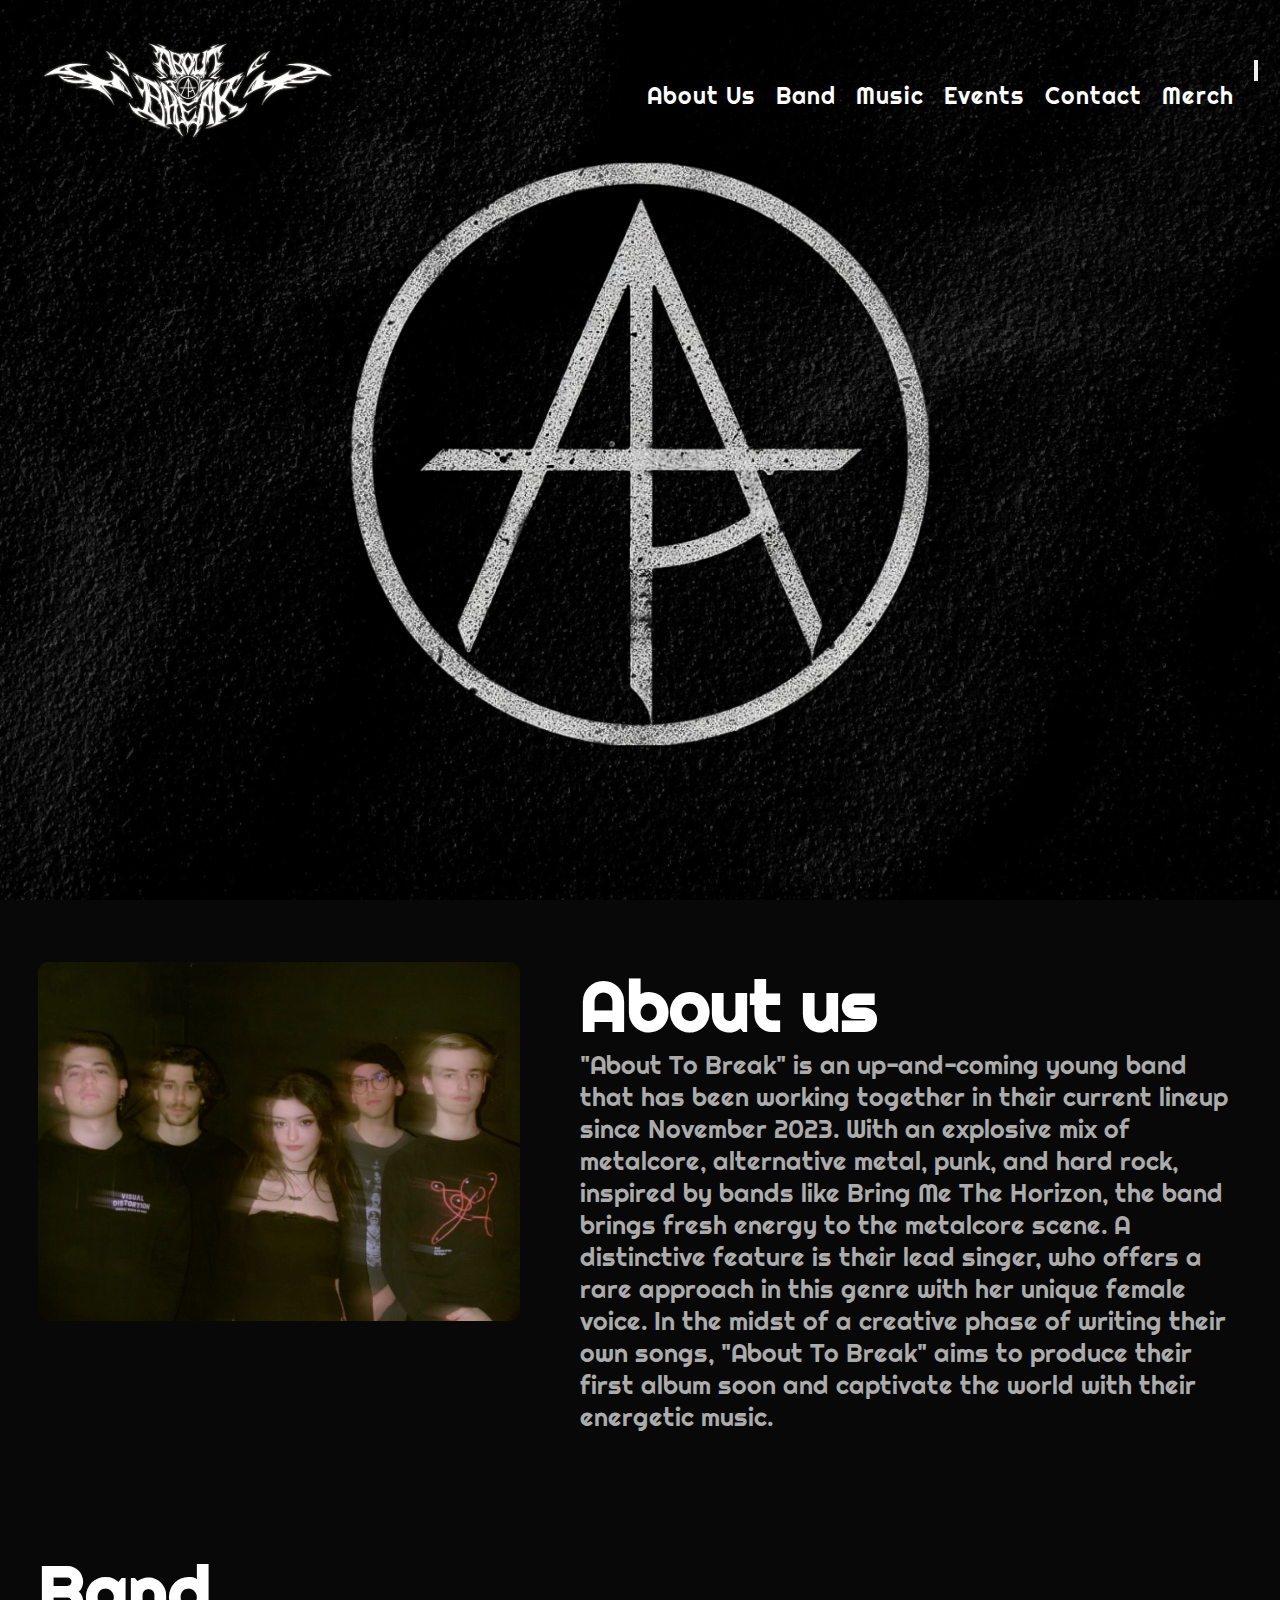
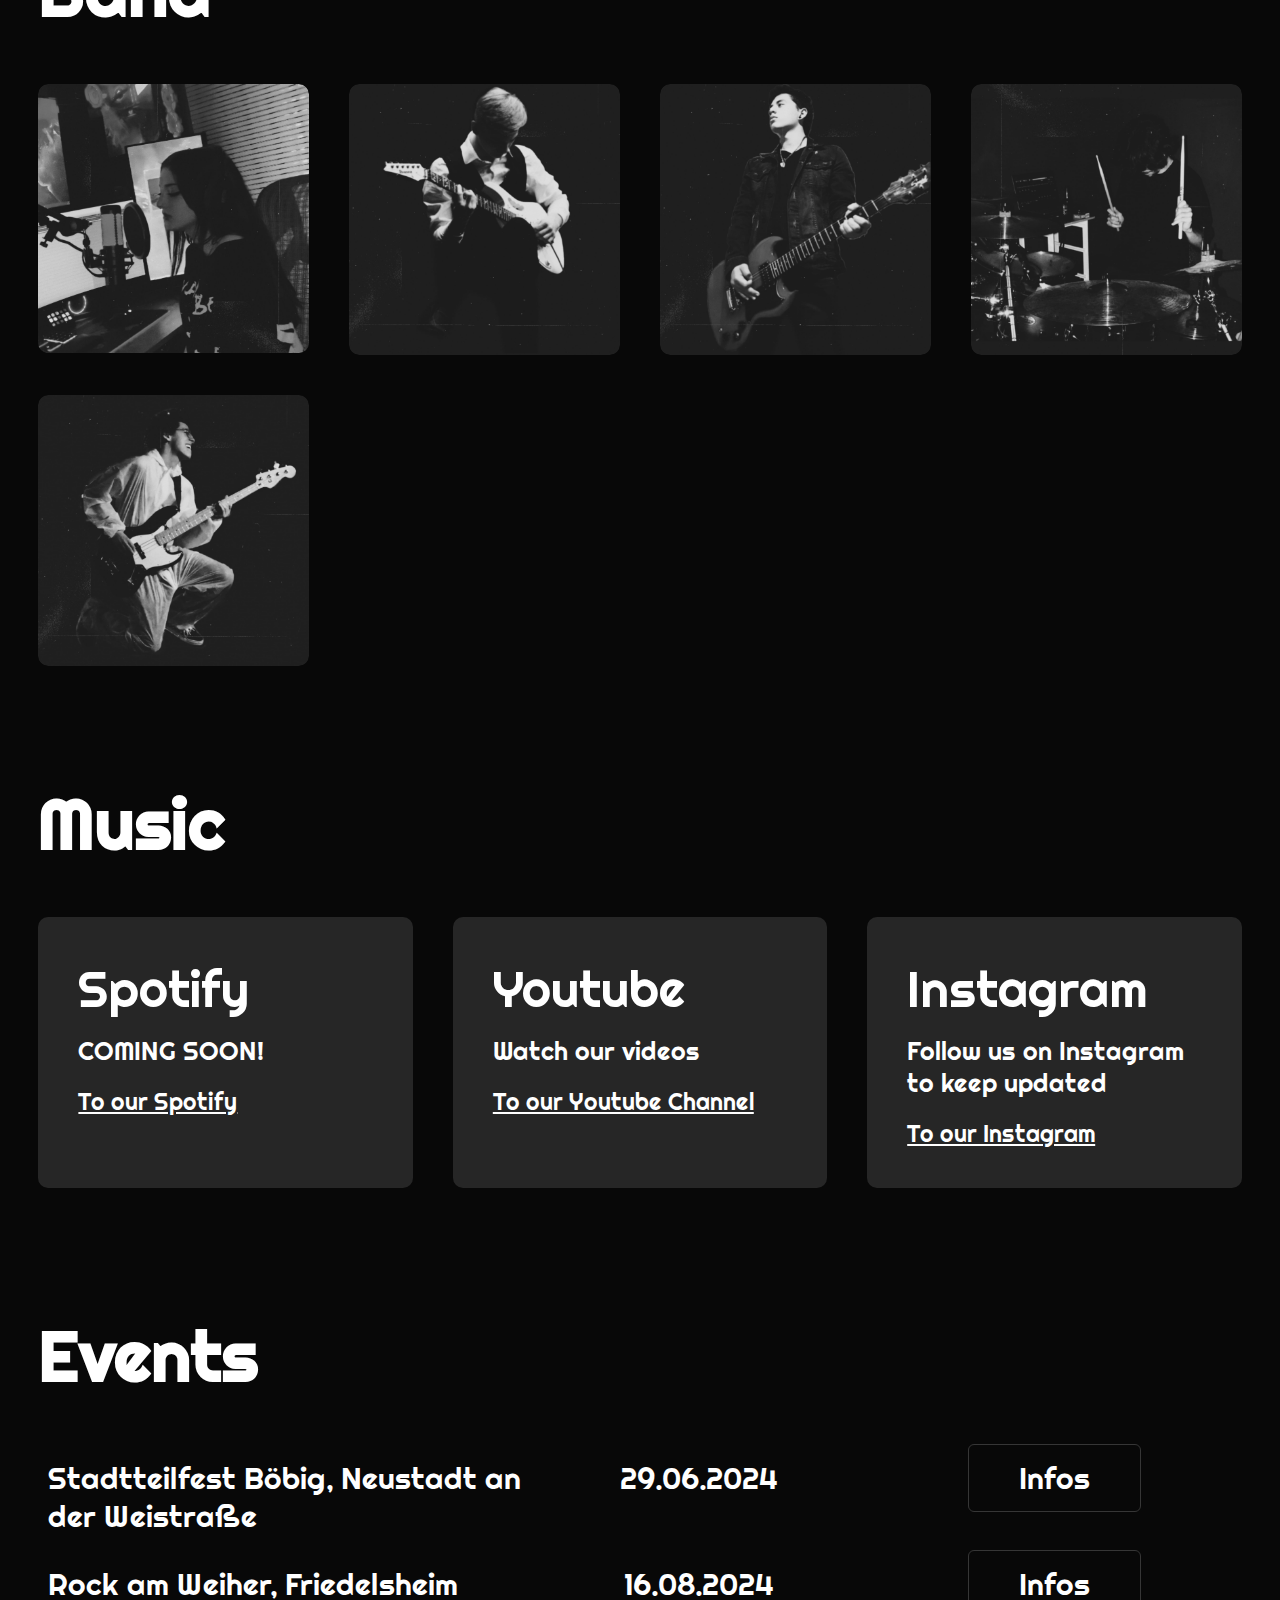
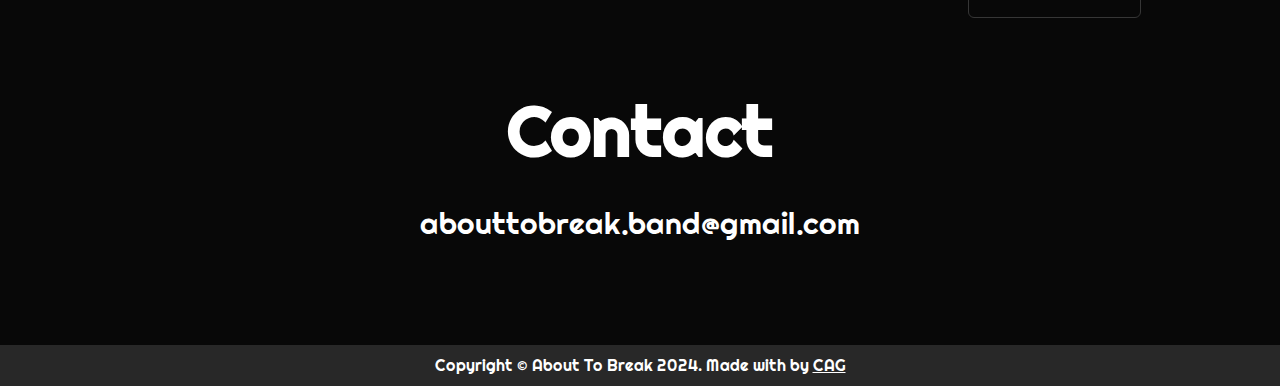
==== index-en.html @ 080078c9 "BIG: Languages update" ====
<!DOCTYPE html>
<html>
<head>
    <meta charset="UTF-8">
    <meta http-equiv="X-UA-Compatible" content="IE-Edge">
    <meta name="viewport" content="width-device-width, initial-scale=1.0">
    <link rel="preconnect" href="https://fonts.googleapis.com">
    <link rel="preconnect" href="https://fonts.gstatic.com" crossorigin>
    <link rel="apple-touch-icon" sizes="180x180" href="/apple-touch-icon.png">
    <link rel="icon" type="image/png" sizes="32x32" href="/favicon-32x32.png">
    <link rel="icon" type="image/png" sizes="16x16" href="/favicon-16x16.png">
    <link rel="manifest" href="/site.webmanifest">
    <link href="https://fonts.googleapis.com/css2?family=Josefin+Sans:ital,wght@0,100..700;1,100..700&family=Poppins:ital,wght@0,100;0,200;0,300;0,400;0,500;0,600;0,700;0,800;0,900;1,100;1,200;1,300;1,400;1,500;1,600;1,700;1,800;1,900&family=Righteous&family=Squada+One&display=swap" rel="stylesheet">
    <script src="https://kit.fontawesome.com/5b31fd51e7.js" crossorigin="anonymous"></script>
    <title>About To Break</title>
<link rel="stylesheet" href="style.css">
</head>
<body>
    <div id="header">
        <div class="container">
            <nav>
            <img src="Assets/logo.png" class="logo">
            <ul id="sidemenu">
                <i class="fa-solid fa-xmark" onclick="closemenu()"></i>
                <li><a href="#about">About Us</a></li>
                <li><a href="#band">Band</a></li>
                <li><a href="#music">Music</a></li>
                <li><a href="#concerts">Events</a></li>
                <li><a href="#contact">Contact</a></li>
                <li><a href="https://amzn.eu/d/gcP6kHP ">Merch</a></li>
                <li><div class="dropdown">
                    <button class="dropbtn"><img src="https://cdn0.iconfinder.com/data/icons/all-national-flags-of-the-world-very-high-quality-/283/usa-512.png" alt=""></button>
                    <div class="dropdown-content">
                      <a href="index.html"><img src="https://cdn0.iconfinder.com/data/icons/all-national-flags-of-the-world-very-high-quality-/283/germany-512.png" alt=""></a>
                      <a href="index-es.html"><img src="https://cdn0.iconfinder.com/data/icons/all-national-flags-of-the-world-very-high-quality-/283/spain-512.png" alt=""></a>
                    </div>
                  </div></li>
            </ul>
            <i class="fa-solid fa-bars" onclick="openmenu()"></i>
            </nav>
        </div>
    </div>
<!-------------------about------------------------->
    <div id="about">
        <div class="container">
            <div class="row">
                <div class="about-col-1">
                    <img src="Assets/GroupPhoto.jpg">
                </div>
                <div class="about-col-2">
                    <h1 class="sub-title">About us</h1>
                    <p class="about-me-text">"About To Break" is an up-and-coming young band that has been working together in their current lineup since November 2023. With an explosive mix of metalcore, alternative metal, punk, and hard rock, inspired by bands like Bring Me The Horizon, the band brings fresh energy to the metalcore scene. A distinctive feature is their lead singer, who offers a rare approach in this genre with her unique female voice. In the midst of a creative phase of writing their own songs, "About To Break" aims to produce their first album soon and captivate the world with their energetic music.</p>
                </div>
            </div>
        </div>
    </div>

<!------------------band------------------------------->
<div id="band">
    <div class="container">
        <h1 class="sub-title">Band</h1>
        <div class="member-list">
            <div class="member">
                <img src="Assets/PelinBNupdated.jpg">
                <div class="layer">
                    <h3>Eleah</h3>
                    <p>Singer 
                    </p>
                    <a href="https://www.instagram.com/eleahreel/"><i class="fa-solid fa-arrow-up-right-from-square"></i></a>
                </div>
            </div>
            <div class="member">
                <img src="Assets/TaminoBN.jpg">
                <div class="layer">
                    <h3>Bucky</h3>
                    <p>Lead Guitar
                    </p>
                    <a href="https://www.instagram.com/bucky.wav/"><i class="fa-solid fa-arrow-up-right-from-square"></i></a>
                </div>
            </div>
            <div class="member">
                <img src="Assets/CarlosBN.jpg">
                <div class="layer">
                    <h3>Carlos</h3>
                    <p>Rhythm Guitar
                    </p>
                    <a href="https://www.instagram.com/carl8sgomez/"><i class="fa-solid fa-arrow-up-right-from-square"></i></a>
                </div>
            </div>
            <div class="member">
                <img src="Assets/AlessioBN.jpg">
                <div class="layer">
                    <h3>Alesssio</h3>
                    <p>Drums
                    </p>
                    <a href="https://www.instagram.com/alepel_drums/"><i class="fa-solid fa-arrow-up-right-from-square"></i></a>
                </div>
            </div>
            <div class="member">
                <img src="Assets/DavidBNupdated.jpg">
                <div class="layer">
                    <h3>David</h3>
                    <p>Bass
                    </p>
                    <a href="https://www.instagram.com/drochocz/"><i class="fa-solid fa-arrow-up-right-from-square"></i></a>
                </div>
            </div>
        </div>
    </div>
 </div>
<!------------------music--------------------->
 <div id="music">
    <div class="container">
        <h1 class="sub-title">Music</h1>
        <div class="music-list">
            <div>
                <i class="fa-brands fa-spotify"></i>
                <h2>Spotify</h2>
                <p>COMING SOON! </p>
                <a href="#">To our Spotify</a>
            </div>
            <div>
                <i class="fa-brands fa-youtube"></i>
                <h2>Youtube</h2>
                <p>Watch our videos</p>
                <a href="https://www.youtube.com/@abouttobreak">To our Youtube Channel</a>
            </div>
            <div>
                <i class="fa-brands fa-instagram"></i>
                <h2>Instagram</h2>
                <p>Follow us on Instagram to keep updated </p>
                <a href="https://www.instagram.com/abouttobreakband/">To our Instagram</a>
            </div>
     </div>
    </div>
</div>
<!----------------concerts---------------------->
<div id="concerts">
    <div class="container">
        <h1 class="sub-title">Events</h1>
        <div class="concerts-list">
        <div class="row">
            <div class="concerts-col-1">
                <p>Stadtteilfest Böbig, Neustadt an der Weistraße</p>
            </div>
            <div class="concerts-col-2">
                <p>29.06.2024</p>
            </div>
            <div class="concerts-col-3">
                <a href="https://www.regioactive.de/konzert/about-to-break-3-stadtteilfest-boebig-abenteuerspielplatz-neustadt-an-der-weinstrasse-abenteuer-spielplatz-am-2024-06-29-0Xwnl8X0dt" class="btn">Infos</a>
            </div>
        </div>
        <div class="row">
            <div class="concerts-col-1">
                <p>Rock am Weiher, Friedelsheim</p>
            </div>
            <div class="concerts-col-2">
                <p>16.08.2024</p>
            </div>
            <div class="concerts-col-3">
                <a href="https://rockamweiher-friedelsheim.wordpress.com/" class="btn">Infos</a>
            </div>
        </div>
        </div>
    </div> 
</div>

<!--------------contact------------------->
<div id="contact">
    <div class="container">
            <div class="contact">
                <h1 class="sub-title">Contact</h1>
                <p></i>abouttobreak.band@gmail.com</p>
                <div class="social-icons">
                    <a href="https://www.instagram.com/abouttobreakband/"><i class="fa-brands fa-instagram"></i></a>
                </div>
            </div>
    </div>
    <div class="copyright">
        <p>Copyright © About To Break 2024. Made with <i class="fa-solid fa-heart"></i> by <a href="https://carlosandresgomez.com/">CAG</a></p>
    </div>
</div>

<!------------------------scripts------------------------>
    <script>

        var sidemenu=document.getElementById("sidemenu");

        function openmenu(){
            sidemenu.style.right="0";   
        }
        function closemenu(){
            sidemenu.style.right="-200px";   
        }
    </script>
</body>

</html>
---- style.css ----
*{
    margin: 0;
    padding: 0;
    font-family: "Righteous", sans-serif;
    box-sizing: border-box;
}
html{
    scroll-behavior: smooth;
}
body{
    background: #080808;
    color: #fff;
}

#header {
    width: 100%;
    height: 100vh;
    background-image: url(Assets/Background1.png);
    background-size: cover;
    background-position: center;
}
.container{
    padding: 12px 3%;
}

nav{
    display: flex;
    align-items: center;
    justify-content: space-between;
    flex-wrap: wrap;
}

.logo {
    width: 300px;
}
nav ul{
    margin-top: -1%;
    margin-right: -2%;
}

nav ul li{
    display: inline-block;
    list-style: none;
    margin: 10px 8px;
}

nav ul li a{
    color: #fff;
    text-decoration: none;
    font-size: 23px;
    letter-spacing: 1px;
    position: relative;

}

nav ul li a::after{
content: '';
width: 0;
height: 3px;
background: #3e3e3e;
position: absolute;
left: 0;
bottom: -6px;
transition: 0.5s;
}

nav ul li a:hover::after{
    width: 100%;
    }
/*----------about---------*/
#about{
    padding: 50px 0;
    color: #ababab;
}
.row{
    display: flex;
    justify-content: space-between;
    flex-wrap: wrap;
}

.about-col-1{
    flex-basis: 40%;
}

.about-col-1 img{
    width: 100%;
    border-radius: 10px;
}
.about-col-2{
    flex-basis: 55%;
    font-size: 25px;
}

.sub-title{
    font-size: 70px;
    font-weight: 600;
    color: #fff;
}

/*-----------------band----------*/

#band{
    padding: 40px 0;   
}
.member-list{
    display: grid;
    grid-template-columns: repeat(auto-fit, minmax(250px, 1fr));
    grid-gap: 40px;
    margin-top: 50px;
}
.member{
    border-radius: 10px;
    position: relative;
    overflow: hidden;
}
.member img{
    width: 100%;
    border-radius: 10px;
    display: block;
    transition: transform 0.5s;
}
.layer{
    width: 100%;
    height: 0%;
    background: linear-gradient(rgba(0,0,0,0.6), #404040);
    border-radius: 10px;
    position: absolute;
    left: 0;
    bottom: 0;
    overflow: hidden;
    display: flex;
    align-items: center;
    justify-content: center;
    flex-direction: column;
    padding: 0 40px;
    text-align: center;
    font-size: 20px;
    transition: height 0.5s;
}
.layer h3{
    font-weight: 500;
    margin-bottom: 20px;
}
.layer a{
    margin-top: 20px;
    color: #363636;
    text-decoration: none;
    font-size: 15px;
    line-height: 40px;
    background: #fff;
    width: 40px;
    height: 40px;
    border-radius: 50%;
    text-align: center;
}
.member:hover img{
transform: scale(1.1);
}
.member:hover .layer{
    height: 100%;
}

/*---------------music-------------*/
#music{
    padding: 50px 0;
}
.music-list{
    display: grid;
    grid-template-columns: repeat(auto-fit, minmax(250px, 1fr));
    grid-gap: 40px;
    margin-top: 50px;
}
.music-list div{
    background: #262626;
    padding: 40px;
    font-size: 13px;
    font-weight: 300;
    border-radius: 10px;
    transition: background 0.5s, transform 0.5s;
}
.music-list div i{
    font-size: 70px;
    margin-bottom: 30px;
    
}
.music-list div h2{
    font-size: 50px;
    font-weight: 500;
    margin-bottom: 15px;
}
.music-list div a{
    text-decoration: underline;
    color: #fff;
    font-size: 23px;
    margin-top: 20px;
    display: inline-block;
}
.music-list div p{
    font-size: 25px;
}
.music-list div:hover{
    background: #757575;
    transform: translateY(-10px);
}

/*------------------concerts-------------*/
#concerts{
    padding: 50px 0;
}
.concerts-list{
    margin-top: 20px;
    padding: 10px 10px;
}
.concerts-col-1{
    flex-basis: 40%;
    font-size: 30px;
    margin-top: 30px;
}
.concerts-col-2{
    flex-basis: 30%;
    font-size: 30px;
    text-align: center;
    margin-top: 30px;
}
.concerts-col-3{
    flex-basis: 30%;
    font-size: 30px;
    text-align: center;
    margin-top: 30px;
}
.btn {
    width: fit-content;
    border: 1px solid #363636;
    padding: 14px 50px;
    border-radius: 6px;
    text-decoration: none;
    color: #fff;transition: 0.5s;
    }
    .btn:hover{
        background: #a0a0a0;
    }

    /*---------------contact------------*/
.contact{
    text-align: center;
    }
    .contact p{
    font-size: 30px;
    margin-top: 30px;
    }
    .contact p i{
        color: #757575;
        margin-right: 15px;
        font-size: 25px;
    }
    .social-icons{
        margin-top: 30px;
    }
    .social-icons a{
        text-decoration: none;
        font-size: 50px;
        margin-right: 15px;
        color: #ababab;
        display: inline-block;
        transition: transform 0.5s;
    }
    .social-icons a:hover{
        color: #ababab;
        transform: translateY(-5px);
    }
    .copyright{
        width: 100%;
        text-align: center;
        padding: 10px 0;
        background: #282828;
        font-weight: 300;
        margin-top: 40px;
    }
    .copyright i{
        color: #ff3434;
    }
    .copyright a{
        text-decoration: underline;
        color: #fff;
    }
/*----------css for small screen-----------*/
nav .fa-solid{
    display: none;
}

@media only screen and (max-width: 600px){
    #header{
        background-image: url(Assets/Background1.png);

    }
    nav .fa-solid{
        display: block;
        position: absolute;
        font-size: 40px;
        margin-left: 75%;
    }
    nav .logo{
        width: 55%;
        margin-left: -1%;
    }
    nav ul{
        background: #3f3f3f;
        position: fixed;
        top: 0;
        right: -200px;
        width: 200px;
        height: 100vh;
        padding-top: 50px;
        z-index: 2;
        transition: right 0.5s;
    }
    nav ul li{
        display: block;
        margin: 25px;
    }
    nav ul .fa-solid{
        position: relative;
        left: -30px;
        cursor: pointer;
    }
    .sub-title{
        font-size: 40px;
    }
    .about-col-1, .about-col-2{
        flex-basis: 100%;
    }
    .about-col-1{
        margin-top: -10%;
        margin-bottom: 30px;
    }
    .about-col-2 .about-me-text{
        padding-right: 5%;
    }
    #band{
        margin-top: -40px;
    }
    .concerts-list .row{
        display: block;
    }
    .concerts-col-1{
        text-align: center;
    }
    .contact p{
        font-size: 22px;
        text-align: center;
    }
    .contact .social-icons{
        margin-left: 4%;
    }
    .contact .social-icons .fa-brands{
        font-size: 60px;
    }
}
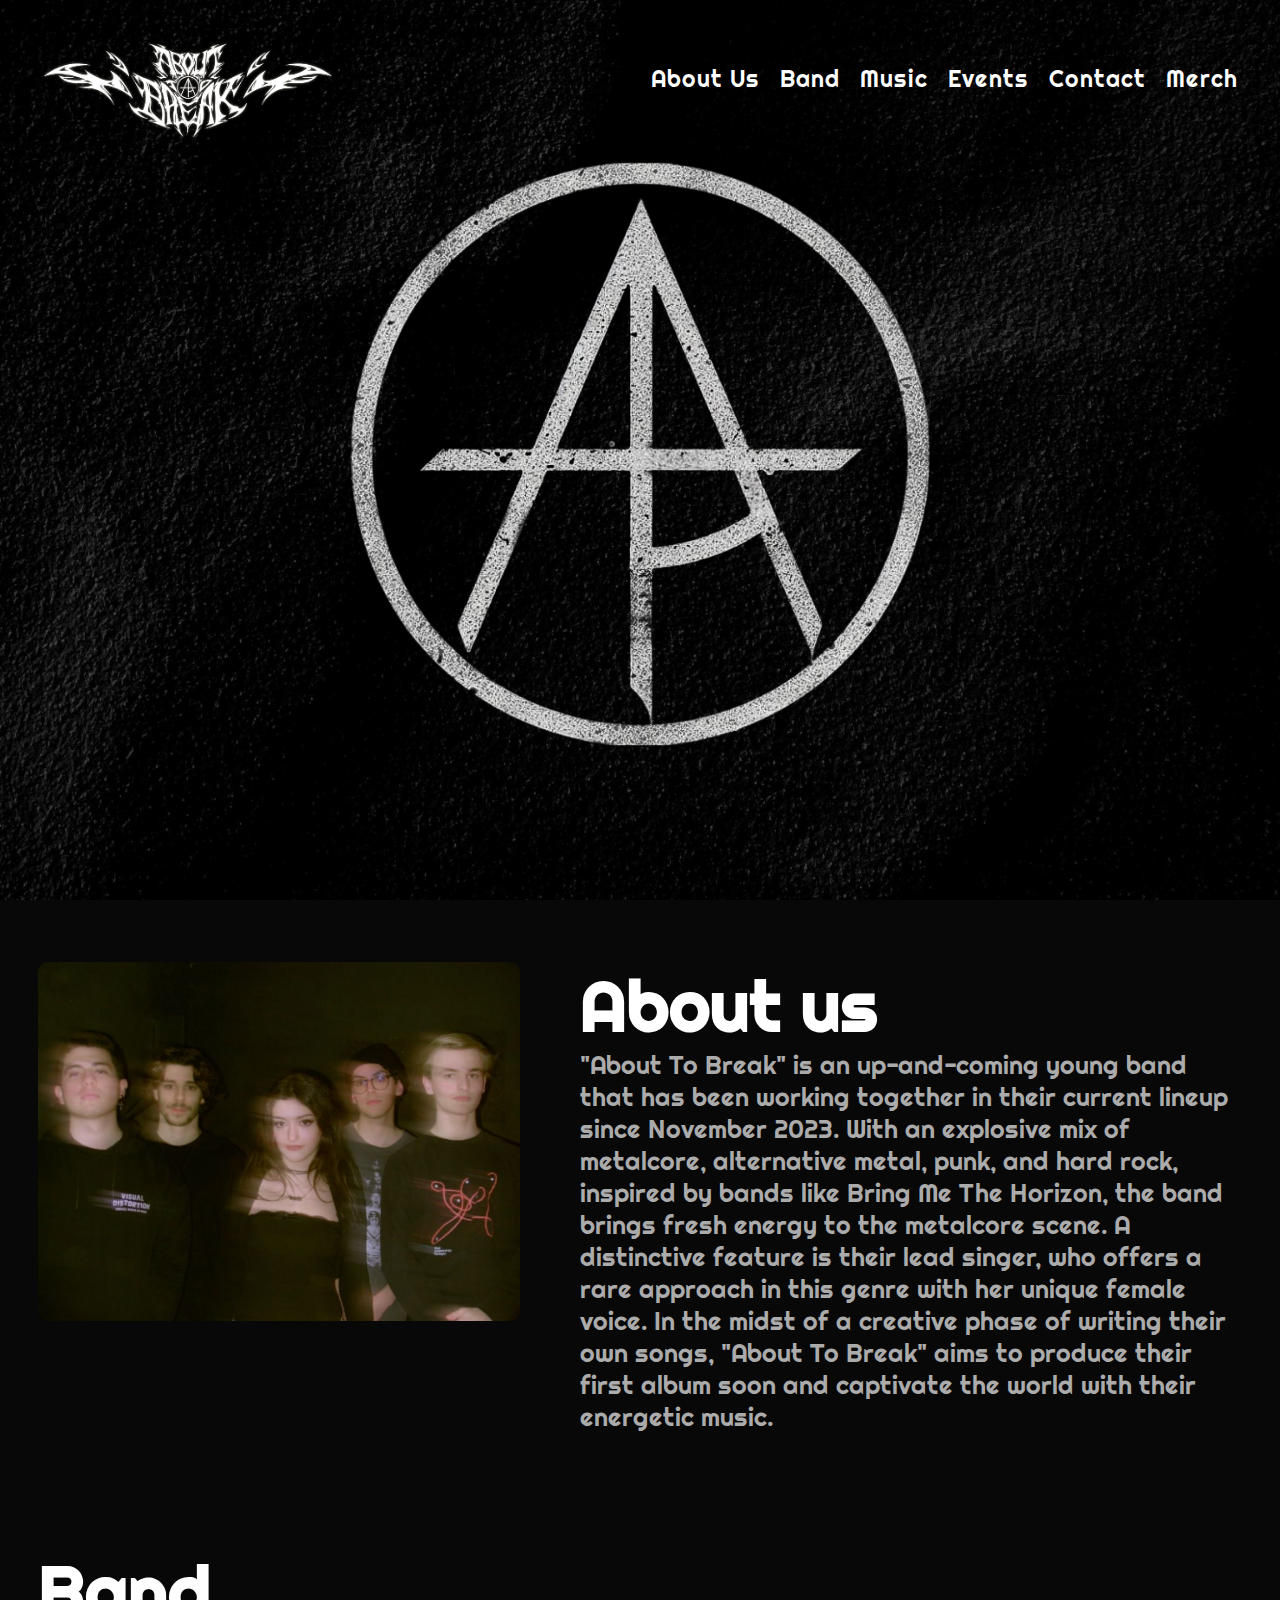
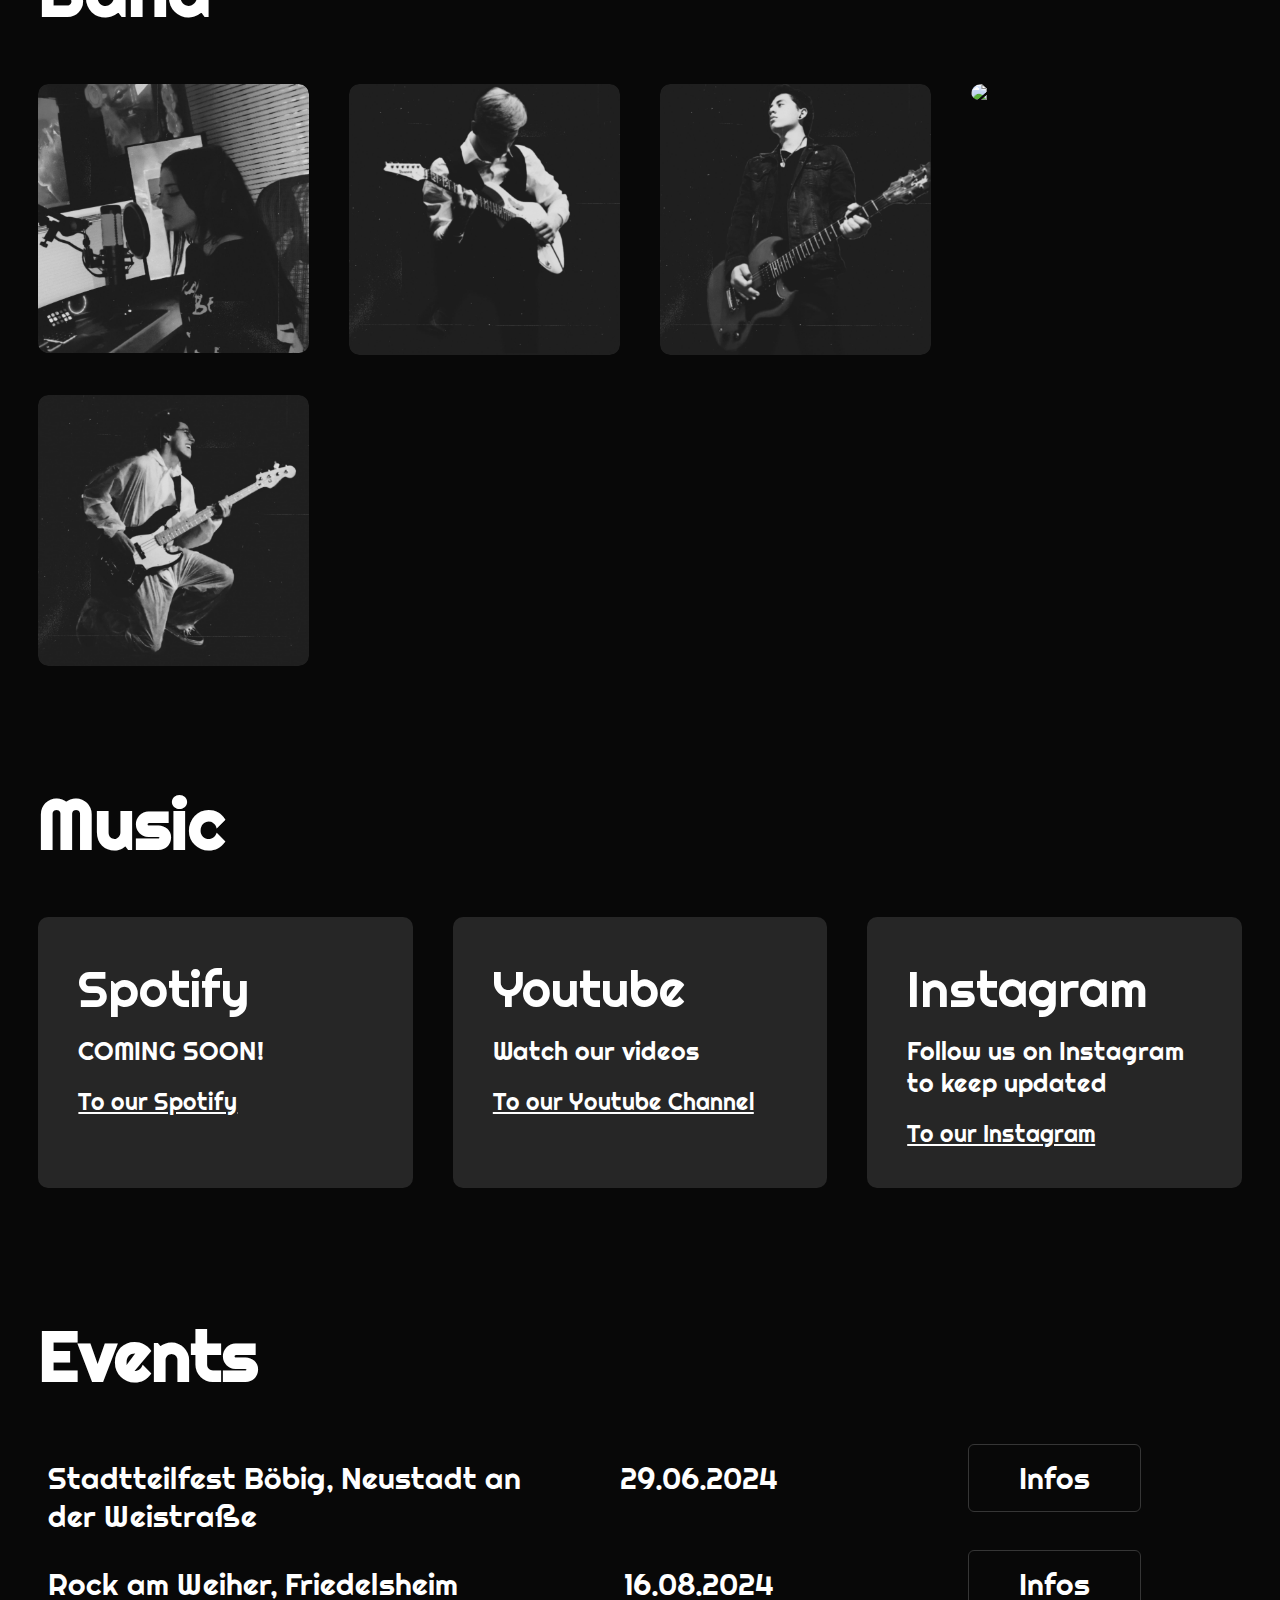
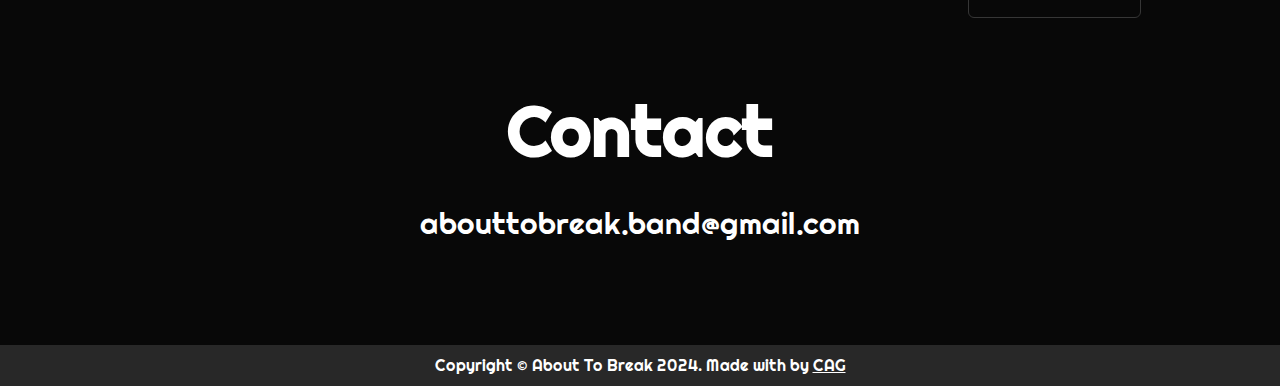
==== commit 25abc1ed: "Alessio foto update" ====
--- a/index-en.html
+++ b/index-en.html
@@ -88,7 +88,7 @@
                 </div>
             </div>
             <div class="member">
-                <img src="Assets/AlessioBN.jpg">
+                <img src="Assets/AlessioUpdatedBN.jpg">
                 <div class="layer">
                     <h3>Alesssio</h3>
                     <p>Drums
--- a/style.css
+++ b/style.css
@@ -34,14 +34,14 @@
     width: 300px;
 }
 nav ul{
-    margin-top: -1%;
+    margin-top: -2%;
     margin-right: -2%;
 }
 
 nav ul li{
     display: inline-block;
     list-style: none;
-    margin: 10px 8px;
+    margin: 8px 8px;
 }
 
 nav ul li a{
@@ -67,6 +67,62 @@
 nav ul li a:hover::after{
     width: 100%;
     }
+
+/*-------------language-selector----------*/
+.dropbtn {
+    background-color: #3f3f3f00;
+    color: white;
+    padding: 5px;
+    border: none;
+    display: inline-block;
+    position: relative;
+    list-style: none;
+    width: fit-content;
+  }
+  
+  /* The container <div> - needed to position the dropdown content */
+  .dropdown {
+    position: absolute;
+    display: inline-block;
+    margin-top: -1.1%;
+    margin-left: -1%;
+    border-radius: 10%;
+  }
+  .dropdown img{
+    width: 70%;
+
+  }
+  
+  /* Dropdown Content (Hidden by Default) */
+  .dropdown-content {
+    display: none;
+    position: absolute;
+    background-color: #bdbdbdaf;
+    min-width: 10px;
+    z-index: 1;
+  }
+  .dropdown-content img{
+    width: 70%;
+    margin-left: 4px;
+  }
+  
+  /* Links inside the dropdown */
+  .dropdown-content a {
+    color: black;
+    padding: 5px;
+    text-decoration: none;
+    display: block;
+  }
+  
+  /* Change color of dropdown links on hover */
+  .dropdown-content a:hover {background-color: #9a9a9a; border-radius: 10%}
+  
+  /* Show the dropdown menu on hover */
+  .dropdown:hover .dropdown-content {display: block; border-radius: 10%}
+  
+  /* Change the background color of the dropdown button when the dropdown content is shown */
+  .dropdown:hover .dropbtn {background-color: #b3b3b3;    border-radius: 10%;}
+  
 /*----------about---------*/
 #about{
     padding: 50px 0;
@@ -326,6 +382,63 @@
     .sub-title{
         font-size: 40px;
     }
+
+    /*-------------language-selector----------*/
+.dropbtn {
+    background-color: #3f3f3f00;
+    color: white;
+    padding: 5px;
+    border: none;
+    display: inline-block;
+    position: relative;
+    list-style: none;
+    width: fit-content;
+  }
+  
+  /* The container <div> - needed to position the dropdown content */
+  .dropdown {
+    position: absolute;
+    display: inline-block;
+  }
+  .dropdown img{
+    width: 20%;
+    margin-left: -125px;
+
+  }
+  
+  /* Dropdown Content (Hidden by Default) */
+  .dropdown-content {
+    display: none;
+    position: absolute;
+    background-color: #bdbdbdaf;
+    min-width: 10px;
+    z-index: 1;
+  }
+  .dropdown-content img{
+    width: 20%;
+    margin-left: 4px;
+  }
+  
+  /* Links inside the dropdown */
+  .dropdown-content a {
+    color: black;
+    padding: 5px;
+    text-decoration: none;
+    display: block;
+  }
+  
+  /* Change color of dropdown links on hover */
+  .dropdown-content a:hover {background-color: #9a9a9a;}
+  
+  /* Show the dropdown menu on hover */
+  .dropdown:hover .dropdown-content {display: block;}
+  
+  /* Change the background color of the dropdown button when the dropdown content is shown */
+  .dropdown:hover .dropbtn {background-color: #b3b3b3;}
+  
+  /*------------------------*/
+
+
     .about-col-1, .about-col-2{
         flex-basis: 100%;
     }
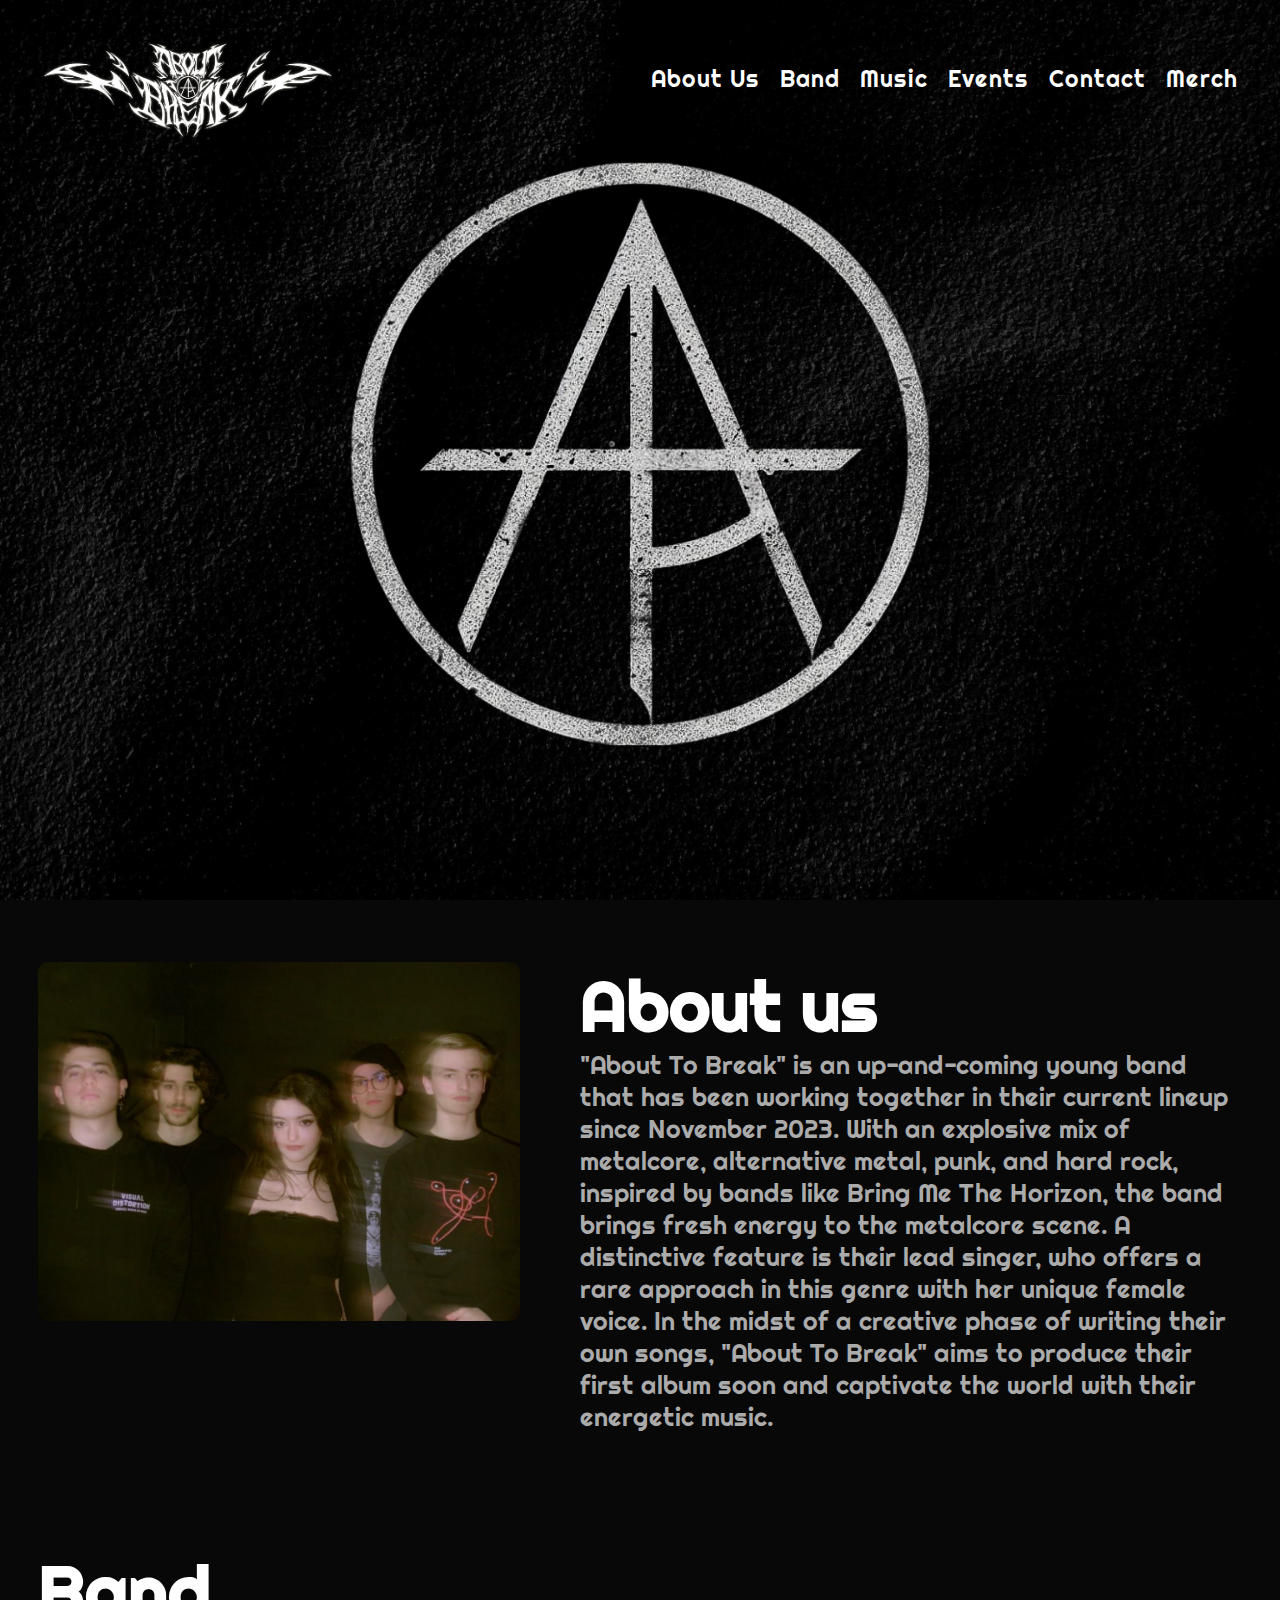
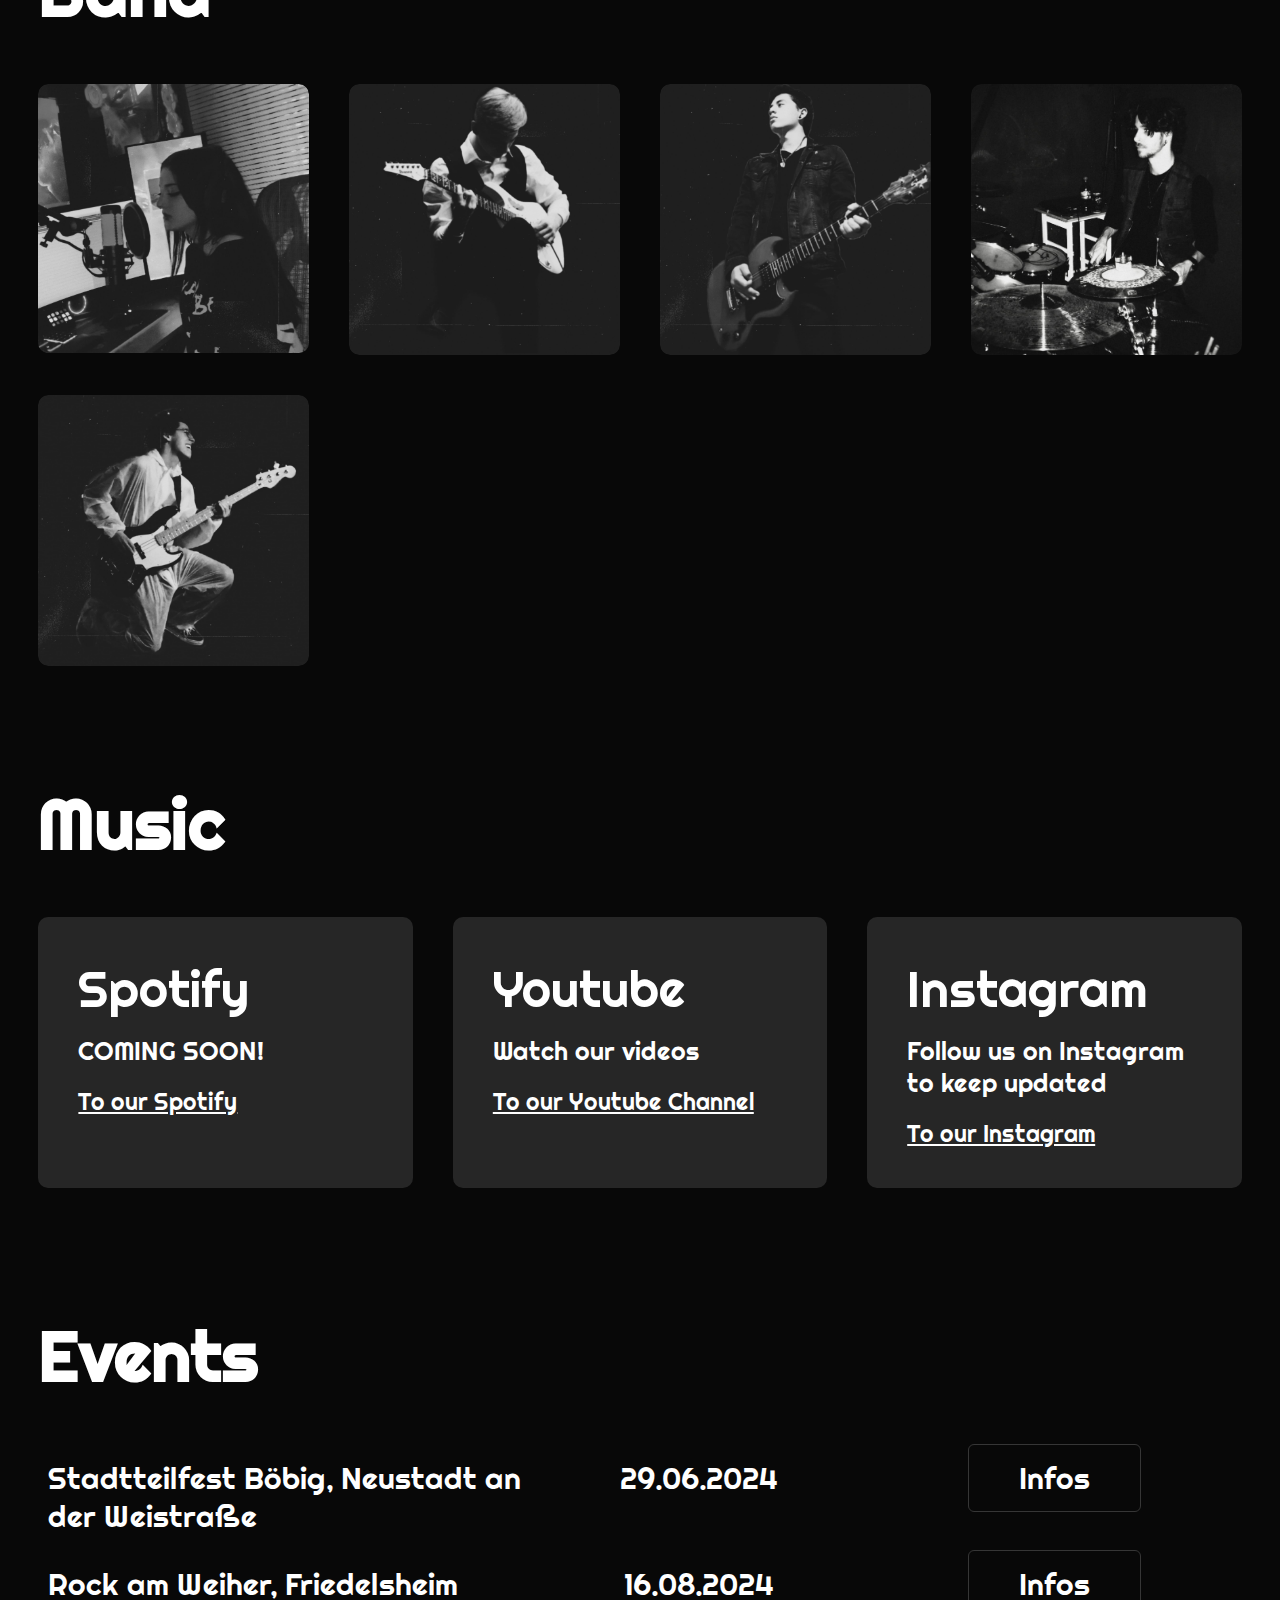
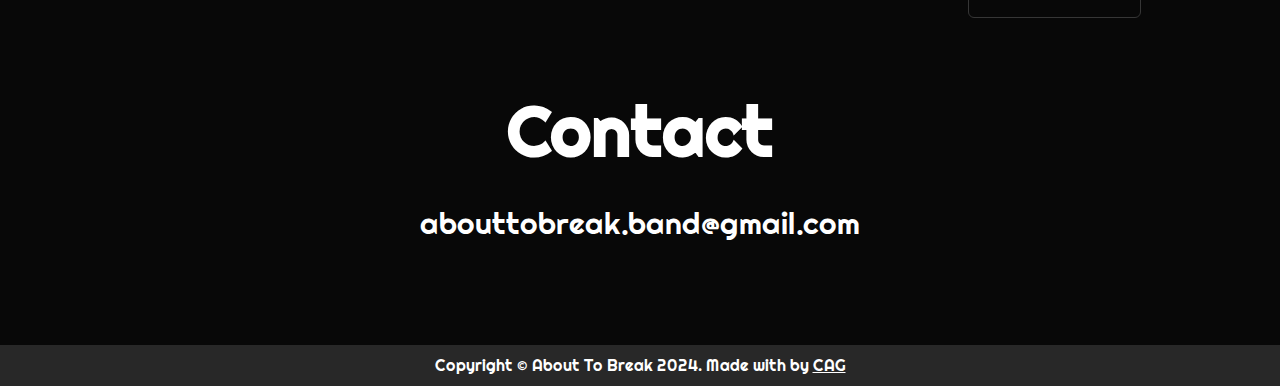
==== commit 96a0ae4b: "Alessio with 3 s corrected" ====
--- a/index-en.html
+++ b/index-en.html
@@ -90,7 +90,7 @@
             <div class="member">
                 <img src="Assets/AlessioUpdatedBN.jpg">
                 <div class="layer">
-                    <h3>Alesssio</h3>
+                    <h3>Alessio</h3>
                     <p>Drums
                     </p>
                     <a href="https://www.instagram.com/alepel_drums/"><i class="fa-solid fa-arrow-up-right-from-square"></i></a>
